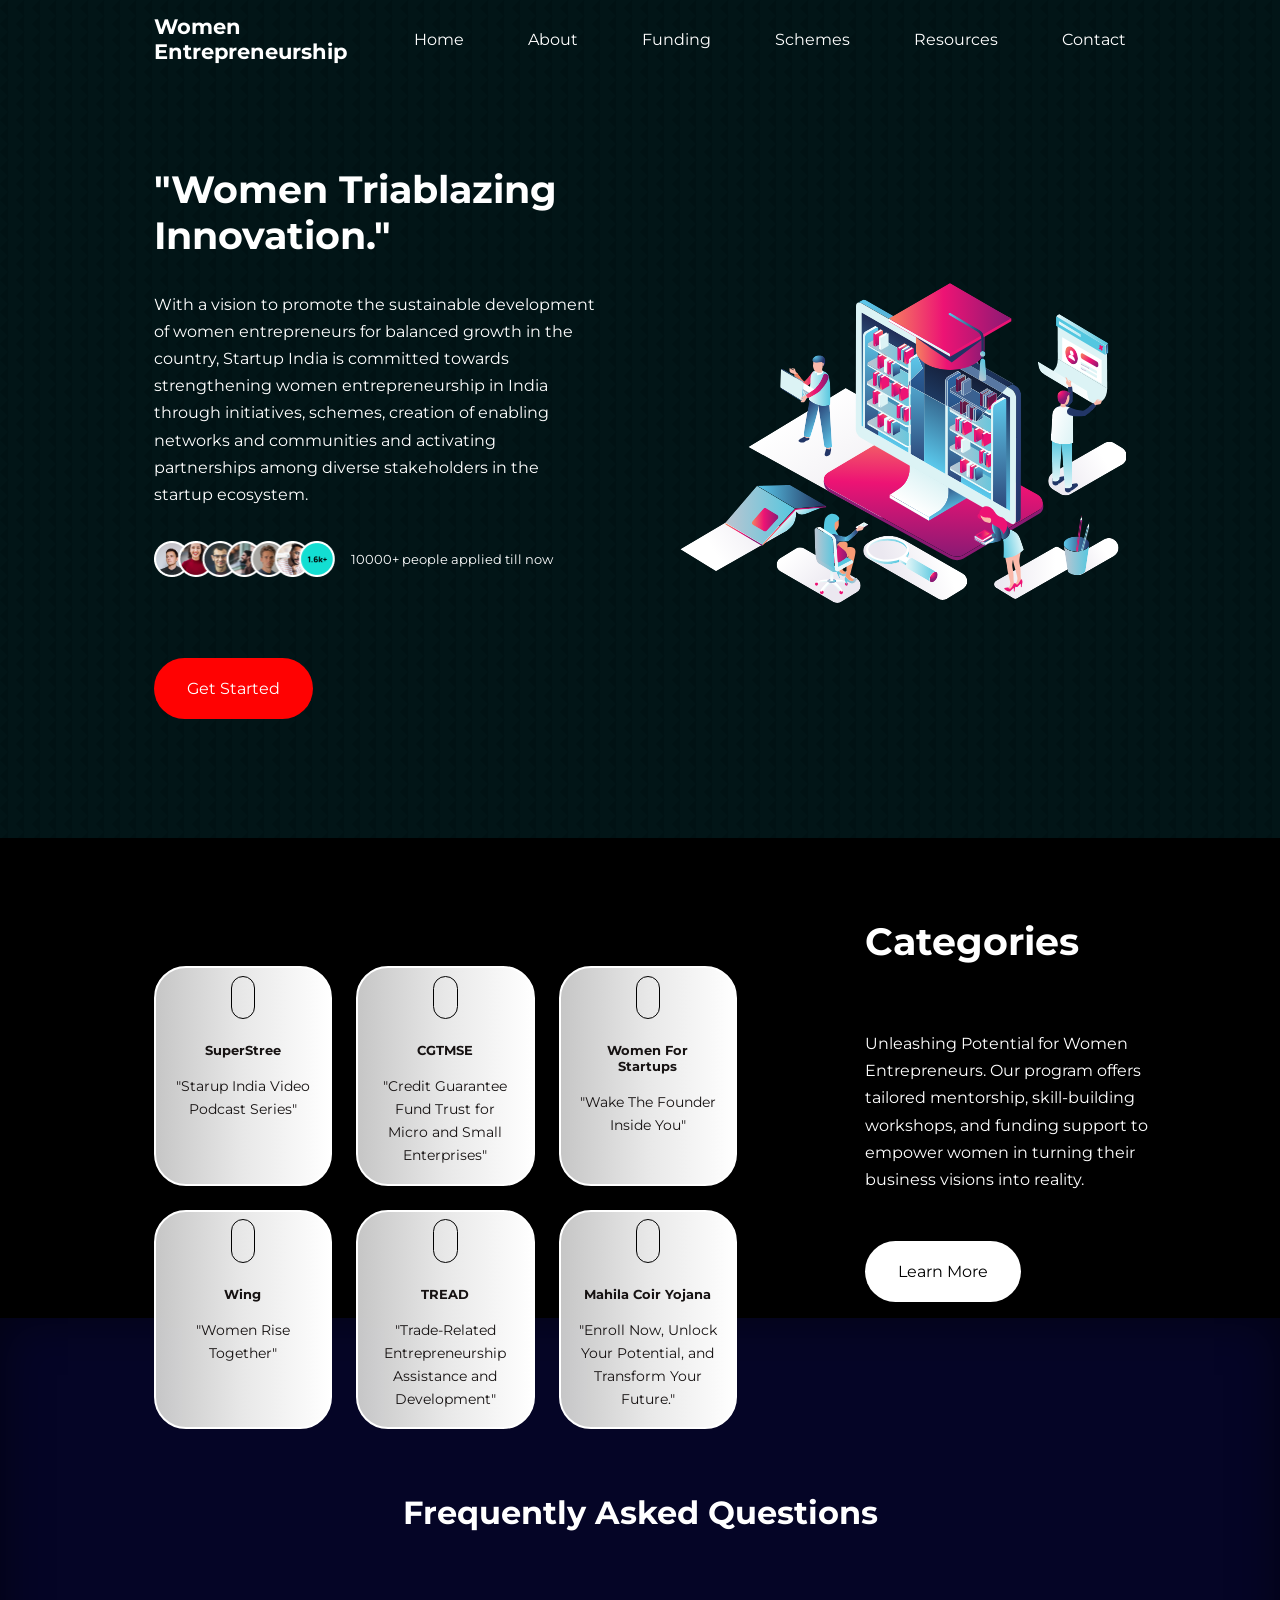
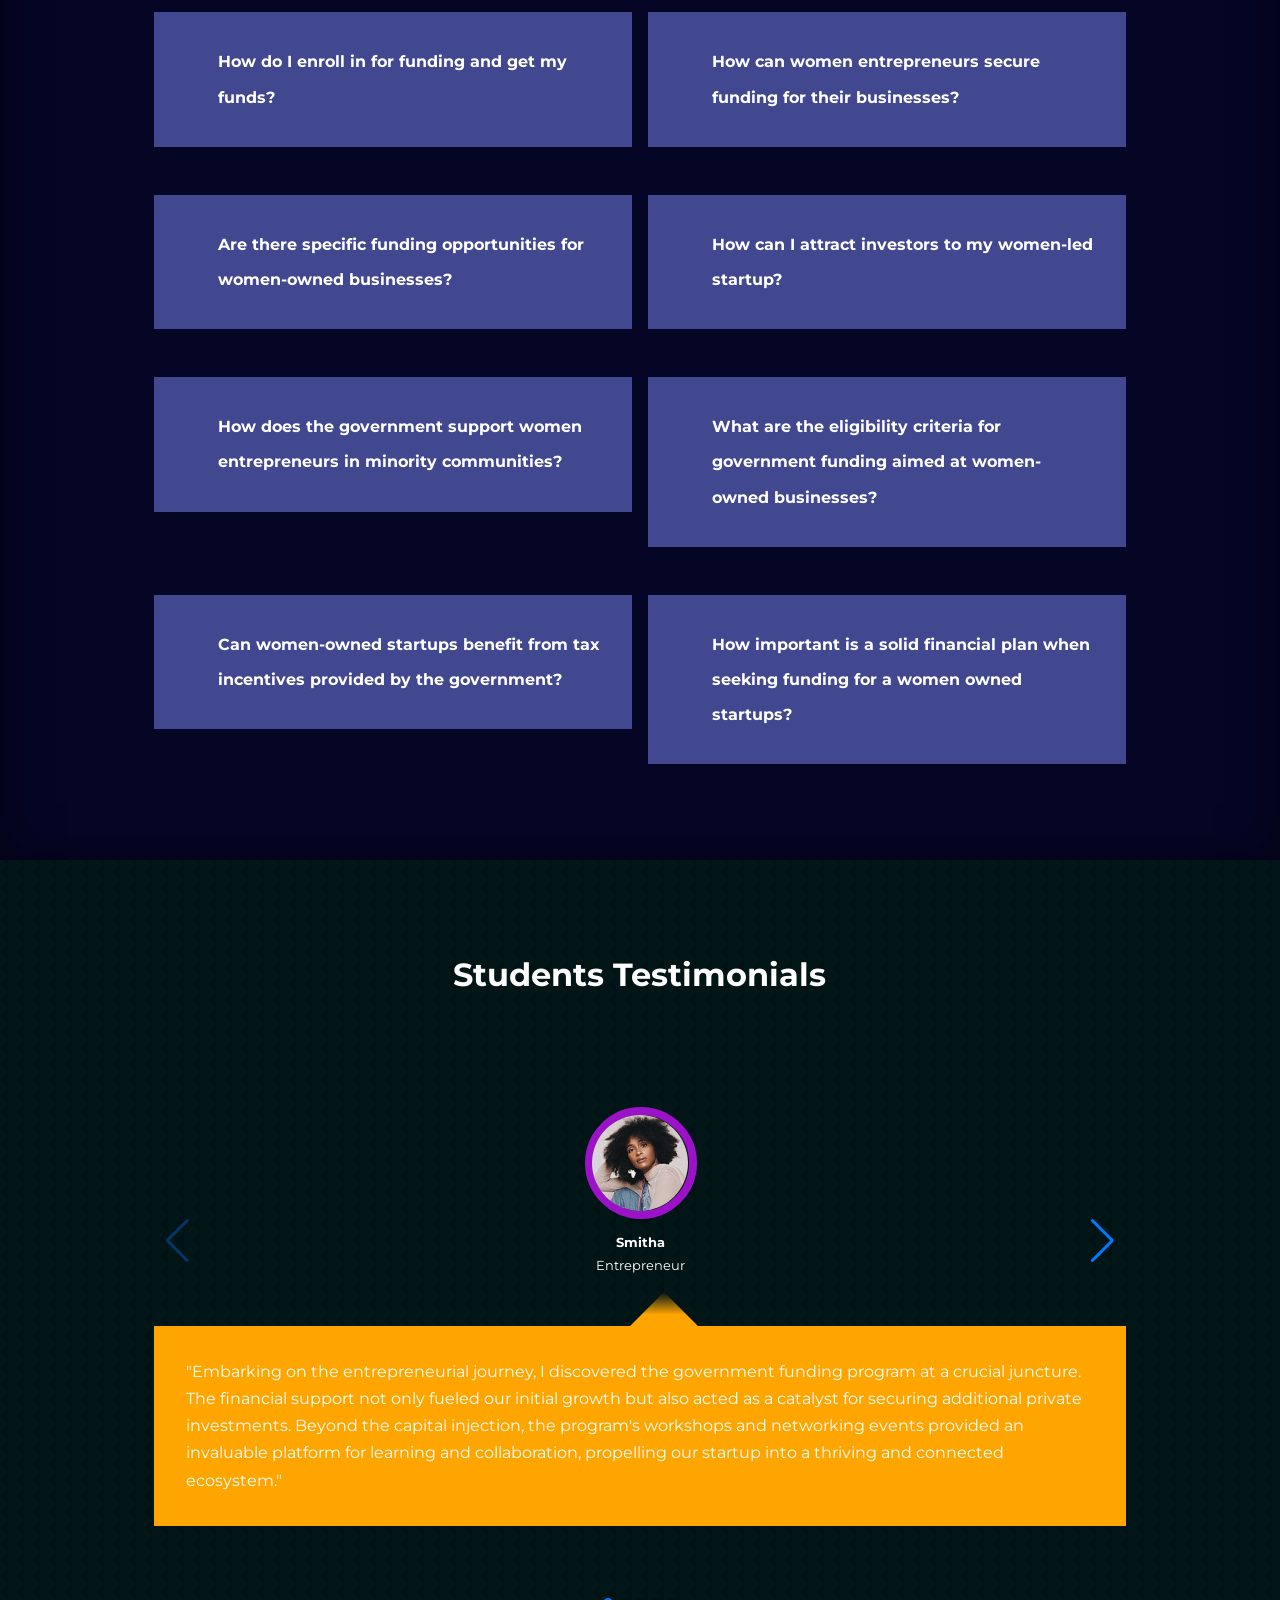
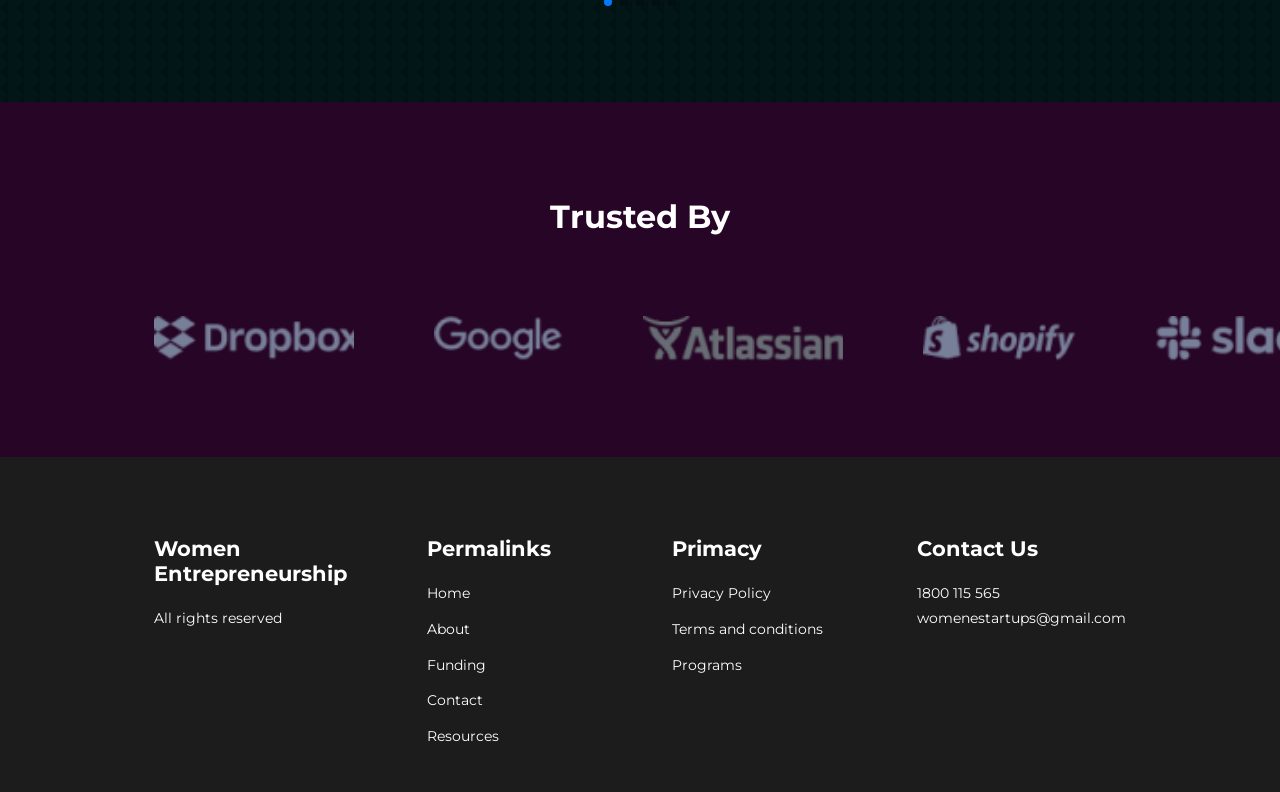
==== LearnScape/index.html @ 10efad9d "Add files via upload" ====
<!DOCTYPE html>
<html lang="en">
<head>
    <meta charset="UTF-8">
    <meta name="viewport" content="width=device-width, initial-scale=1.0">
    <title>Women Entrepreneurship</title>
    <link rel="stylesheet" href="index.css">
    <script src="main.js"></script>

        <!--FAV ICONS-->
        <link rel="stylesheet" href="https://unicons.iconscout.com/release/v4.0.8/css/line.css">

        <!--GOOGLE FONTS (MONTESERRAT)-->
    <link rel="preconnect" href="https://fonts.googleapis.com">
    <link rel="preconnect" href="https://fonts.gstatic.com" crossorigin>
    <link href="https://fonts.googleapis.com/css2?family=Montserrat:wght@300;400;500;600;700;800;900&display=swap" rel="stylesheet">

        <!--    SWIPER JS    -->
    <link rel="stylesheet" href="https://cdn.jsdelivr.net/npm/swiper@10/swiper-bundle.min.css"/>

    <style>
        body{
            background-image: url("images/bg-texture.png");
        }
    </style>

</head>
<body>
                            <!--   NAVBAR    -->
    <nav>
        <div class="container nav__container">
            <a href="index.html"><h4>Women Entrepreneurship</h4></a>
            <ul class="nav__menu">
                <li><a href="index.html">Home</a></li>
                <li><a href="about.html">About</a></li>
                <li><a href="courses.html">Funding</a></li>
                <li><a href="contact.html">Schemes</a></li>
                <li><a href="login.html">Resources</a></li>
                <li><a href="login.html">Contact</a></li>
                
                
            </ul>    
        </div>
    </nav>

                               <!--   HEADER   -->
    <header>
        <div class="container header__container">
            <div class="header__left">
                <h1>"Women Triablazing  Innovation."</h1>
                <p>With a vision to promote the sustainable development of women entrepreneurs for balanced growth in the country, Startup India is committed towards strengthening women entrepreneurship in India through initiatives, schemes, creation of enabling networks and communities and activating partnerships among diverse stakeholders in the startup ecosystem.</p>
                <div class="header__left-people">               
                    <img src="./images/people.png">
                    <small>10000+ people applied till now</small>
                </div>
                <a href="login.html" class="btn btn-primary">Get Started</a>
            </div>

            <div class="header__right">
                <div class="header__right-img">
                    <img src="./images/header.svg">
                </div>
            </div>
        </div>
    </header>

                                <!--  CATEGORIES  -->
    <section class="categories">
        <div class="container categories__container">
            <div class="categories__left">
                <article class="category">
                    <span class="category__icon"><i class="uil uil-arrow-growth"></i></span>
                    <h5>SuperStree</h5>
                    <p>"Starup India Video Podcast Series"</p>

                </article>
                <article class="category">
                    <span class="category__icon"><i class="uil uil-desktop-cloud-alt"></i></span>
                    <h5>CGTMSE</h5>
                    <p>"Credit Guarantee Fund Trust for Micro and Small Enterprises"</p>

                </article>
                <article class="category">
                    <span class="category__icon"><i class="uil uil-heart-medical"></i></span>
                    <h5>Women For Startups</h5>                  
                    <p>"Wake The Founder Inside You"</p>

                </article>
                <article class="category">
                    <span class="category__icon"><i class="uil uil-palette"></i></span>
                    <h5>Wing</h5>
                    <p>"Women Rise Together"</p>

                </article>
                <article class="category">
                    <span class="category__icon"><i class="uil uil-presentation-play"></i></span>
                    <h5>TREAD</h5>
                    <p>"Trade-Related Entrepreneurship Assistance and Development"</p>

                </article>
                <article class="category">
                    <span class="category__icon"><i class="uil uil-music"></i></span>
                    <h5>Mahila Coir Yojana</h5>
                    <p>"Enroll Now, Unlock Your Potential, and Transform Your Future."</p>

                </article>
            </div>
            <div class="categories__right">
                <h1>Categories</h1>
                <p>                    Unleashing Potential for Women Entrepreneurs. Our program offers tailored mentorship, skill-building workshops, and funding support to empower women in turning their business visions into reality.
                </p>
                <a href="courses.html" class="btn">Learn More</a>
            </div>
        </div>
    </section>

                                <!--   FAQS   -->

   <section class="faqs">
        <h2>Frequently Asked Questions</h2>
        <div class="container faqs__container">
            <article class="faq">
                <div class="faq__icon"><i class="uil uil-plus"></i></div>
                <div class="question__answer">
                    <h4>How do I enroll in for funding and get my funds?</h4>
                    <p>To enroll in for funding, simply visit our website, browse the course catalog, and click on the "Register" button. Follow the prompts to complete the process.</p>
                </div>
            </article>

            <article class="faq">
                <div class="faq__icon"><i class="uil uil-plus"></i></div>
                <div class="question__answer">
                    <h4> How can women entrepreneurs secure funding for their businesses?</h4>
                    <p>Explore diverse funding options such as grants, angel investors, and crowdfunding. Develop a solid business plan to showcase your vision and potential.</p>
                </div>
            </article>

            <article class="faq">
                <div class="faq__icon"><i class="uil uil-plus"></i></div>
                <div class="question__answer">
                    <h4>Are there specific funding opportunities for women-owned businesses?
                    </h4>
                    <p> Yes, seek out women-focused grants, loans, and programs provided by Government supporting female entrepreneurs.</p>
                </div>
            </article>

            <article class="faq">
                <div class="faq__icon"><i class="uil uil-plus"></i></div>
                <div class="question__answer">
                    <h4>How can I attract investors to my women-led startup?</h4>
                    <p>Emphasize your unique value proposition, showcase a strong track record, and demonstrate the market demand for your product or service</p>
                </div>
            </article>

            <article class="faq">
                <div class="faq__icon"><i class="uil uil-plus"></i></div>
                <div class="question__answer">
                    <h4>How does the government support women entrepreneurs in minority communities?</h4>
                    <p>Government agencies often prioritize diversity. Explore programs like the Minority Business Development Agency (MBDA) for resources tailored to women entrepreneurs in minority communities.</p>
                </div>
            </article>

            <article class="faq">
                <div class="faq__icon"><i class="uil uil-plus"></i></div>
                <div class="question__answer">
                    <h4>What are the eligibility criteria for government funding aimed at women-owned businesses?</h4>
                    <p>Eligibility varies, but common criteria include business size, ownership percentage by women, and adherence to specific industry classifications.</p>
                </div>
            </article>

            <article class="faq">
                <div class="faq__icon"><i class="uil uil-plus"></i></div>
                <div class="question__answer">
                    <h4> Can women-owned startups benefit from tax incentives provided by the government?</h4>
                    <p>Yes, our courses often include discussion forums or dedicated communication channels where you can interact with instructors and fellow students. This fosters collaboration, allows for questions and answers, and creates a supportive learning community.</p>
                </div>
            </article>

            <article class="faq">
                <div class="faq__icon"><i class="uil uil-plus"></i></div>
                <div class="question__answer">
                    <h4>How important is a solid financial plan when seeking funding for a women owned startups?</h4>
                    <p> Explore tax incentives for small businesses, such as the Work Opportunity Tax Credit, which may offer benefits for hiring certain employees.</p>
                </div>
            </article>    
        </div>
    </section>  

    <script>
            window.addEventListener("DOMContentLoaded", function() {
            var faqItems = document.querySelectorAll(".faq");

            faqItems.forEach(function(item) {
                var faqIcon = item.querySelector(".faq__icon i");

                item.addEventListener("click", function() {
                    this.classList.toggle("open");
                    faqIcon.classList.toggle("uil-plus");
                    faqIcon.classList.toggle("uil-minus");
                });
            });
        });    </script>


    


                                        <!--        TESTIMONIAL        -->
        <section class="container testimonials__container mySwiper">
            <h2>
                Students Testimonials
            </h2>
            <div class="swiper-wrapper">
                <article class="testimonial swiper-slide">
                    <div class="avatar">
                        <img src="./images/avatar1.jpg">
                    </div>
                    <div class="testimonial__info">
                        <h5>Smitha</h5>
                        <small>Entrepreneur</small>
                    </div>
                    <div class="testimonial__body">
                        <p>
                            "Embarking on the entrepreneurial journey, I discovered the government funding program at a crucial juncture. The financial support not only fueled our initial growth but also acted as a catalyst for securing additional private investments. Beyond the capital injection, the program's workshops and networking events provided an invaluable platform for learning and collaboration, propelling our startup into a thriving and connected ecosystem."
                        </p>
                    </div>
                </article>
                
                <article class="testimonial swiper-slide">
                    <div class="avatar">
                        <img src="./images/avatar4.jpg">
                    </div>
                    <div class="testimonial__info">
                        <h5>Nilopher</h5>
                        <small>Entrepreneur</small>
                    </div>
                    <div class="testimonial__body">
                        <p>
                            "As a woman entrepreneur, accessing government funding brought a sense of empowerment and recognition. The tailored support for women-owned businesses not only addressed the gender gap in entrepreneurship but also served as a testament to the government's commitment to diversity. This initiative not only provided financial backing but also created a supportive community, fostering mentorship and collaboration among women entrepreneurs navigating similar challenges in the business landscape."
                        </p>
                    </div>
                </article>
                <article class="testimonial swiper-slide">
                    <div class="avatar">
                        <img src="./images/avatar5.jpg">
                    </div>
                    <div class="testimonial__info">
                        <h5>Madhumitha</h5>
                        <small>Entrepreneur</small>
                    </div>
                    <div class="testimonial__body">
                        <p>
                            "While the government funding program undoubtedly offered a lifeline for our small business, I cannot overlook the bureaucratic hurdles involved in the application process. The extensive paperwork and stringent criteria made it a challenging endeavor, demanding significant time and effort. Despite these obstacles, the program's impact on our business's sustainability cannot be overstated, highlighting the need for a more streamlined and accessible approach in future iterations.""
                        </p>
                    </div>
                </article>
                <article class="testimonial swiper-slide">
                    <div class="avatar">
                        <img src="./images/avatar6.jpg">
                    </div>
                    <div class="testimonial__info">
                        <h5>Ana de armas</h5>
                        <small>Entrepreneur</small>
                    </div>
                    <div class="testimonial__body">
                        <p>
                            "The government-backed loan program became a lifeline during a critical phase of our startup. The low-interest rates and flexible repayment terms allowed us to navigate market uncertainties and establish a solid foundation. Beyond the financial assistance, the program's emphasis on capacity-building through training sessions and workshops equipped our team with the skills needed to navigate the competitive business landscape, ensuring long-term sustainability and growth."
                        </p>
                    </div>
                </article>
                <article class="testimonial swiper-slide">
                    <div class="avatar">
                        <img src="./images/avatar7.jpg">
                    </div>
                    <div class="testimonial__info">
                        <h5>Sahana</h5>
                        <small>Entrepreneur</small>
                    </div>
                    <div class="testimonial__body">
                        <p>
                            "Participating in the government funding program for women in STEM was a transformative experience. The recognition and financial support not only fueled our tech startup but also highlighted the importance of gender diversity in the innovation sector. The grant not only supported our research and development efforts but also opened doors to collaborations and partnerships, amplifying our impact within the tech community. This initiative serves as a beacon, encouraging more women to pursue and excel in STEM entrepreneurship."
                        </p>
                    </div>
                </article>
            </div>
            <div class="swiper-button-next"></div>
            <div class="swiper-button-prev"></div>
            <div class="swiper-pagination"></div>    
        </section>

      <!-- Swiper JS -->
    <script src="https://cdn.jsdelivr.net/npm/swiper@10/swiper-bundle.min.js"></script>
    <script src="./main.js"></script>

    <!-- Initialize Swiper -->
    <script>
        var swiper = new Swiper(".mySwiper", {
          spaceBetween: 30,
          hashNavigation: {
            watchState: true,
          },
          pagination: {
            el: ".swiper-pagination",
            clickable: true,
          },
          navigation: {
            nextEl: ".swiper-button-next",
            prevEl: ".swiper-button-prev",
          },
        });
      </script>
    
                                <!--    TRUSTED BY    ---->

    <section class="trust">
        <div class=" container trust__container">
            <h2>Trusted By</h2>
            <div class="trust__image">
                <img src="./images/dropbox.png">
                <img src="./images/google.png">
                <img src="./images/atlassian.png">
                <img src="./images/shopify.png">
                <img src="./images/slack.png">
            </div>
        </div>
    </section>

                                <!--    FOOTER     -->

    <footer class="footer">
        <div class="container footer__container">
            <div class="footer__1">
                <a href="index.html" class="footer__logo"><h4>Women Entrepreneurship</h4></a>
                <p>All rights reserved</p>
            </div>
            <div class="footer__2">
                <h4>Permalinks</h4>
                <ul class="permalinks">
                    <li><a href="index.html">Home</a></li>
                    <li><a href="about.html">About</a></li>
                    <li><a href="courses.html">Funding</a></li>
                    <li><a href="contact.html">Contact</a></li>
                    <li><a href="login.html">Resources</a></li>
                </ul>
            </div>
            <div class="footer__3">
                <h4>Primacy</h4>
                <ul class="privacy">
                    <li><a href="#">Privacy Policy</a></li>
                    <li><a href="#">Terms and conditions</a></li>
                    <li><a href="#">Programs</a></li>
                </ul>           
            </div>
            <div class="footer__4">
                <h4>Contact Us</h4>
                <p>1800 115 565</p>
                <p>womenestartups@gmail.com</p>
                <ul class="footer__socials">
                    <li><a href="#"><i class="uil uil-facebook-f"></i></a></li>
                    <li><a href="#"><i class="uil uil-instagram-alt"></i></a></li>
                    <li><a href="#"><i class="uil uil-twitter"></i></a></li>
                    <li><a href="#"><i class="uil uil-linkedin"></i></a></li>
                </ul>
            </div>
        </div>
    </footer>

</body>
</html>
---- LearnScape/index.css ----
*{
    margin: 0;
    padding: 0;
    border: 0;
    box-sizing: 0;
    list-style: none;
    outline: 0;
    text-decoration: none;
}

:root {
    --color-bg: linear-gradient(90deg, rgba(0, 0, 0, 1) 0%, rgba(2, 21, 23, 1) 50%, rgba(2, 43, 76, 1) 100%);
    --color-white: white;
    --color-orange: orange;
    --color-black: black;
    --color-btn: chartreuse;
    --color-red: rgb(255, 2, 2);
    --color-bg1: rgba(2, 21, 23, 1);
    --color-primary: linear-gradient(90deg, rgba(202, 202, 202, 0.98) 0%, rgba(232, 232, 232, 1) 50%, rgba(255, 255, 255, 1) 100%);
    --color-bg2: #1f2641;
    --color-sec: #424890;
    --color-bg3: #6c63ff;
    --color-green: #00bf8e;
    --color-yellow: #f7c94b;
    --color-lred: #f75842;


    


    --container-width-lg: 76%;
    --container-width-md: 90%;
    --container-width-sm: 94%;
    --transition: all 500ms ease;
}

body{
    font-family: 'Montserrat', sans-serif;
    line-height: 1.7;
    color: var(--color-white);
    background: var(--color-bg1);
}
.container{
    width: var(--container-width-lg);
    margin: 0 auto;
}

section{
    padding: 6rem 0;        /* 1rem = 16px */
}

h1, h2, h3, h4, h5{
    line-height: 1.2;
}

h1{
    font-size: 2.4rem;
}

h2{
    font-size: 2rem;
}

h3{
    font-size: 1.6rem;
}

h4{
    font-size: 1.3rem;
}

a{
    color: var(--color-white);
}

img{
    width: 100%;
    display: block;
    object-fit: cover;
}

.btn{
    display: inline-block;
    padding: 1rem 2rem;
    background: var(--color-white);
    color: var(--color-black);
    border: solid 1px transparent;
    border-radius: 40px;
    transition: var(--transition);
}

.btn:hover{
    background: transparent;
    border-color: var(--color-red);
    color: var(--color-btn);
}

.btn-primary{
    background-color: var(--color-red);
    color: var(--color-white);
}

/********* NAVBAR *************/
nav{
    background: transparent;
    width: 100vw;
    height: 5rem;
    top: 0;
    z-index: 11;
    position: fixed;
}

.nav__container{
    height: 100%;
    display: flex;
    justify-content: space-between;
    align-items: center;
}

.nav__menu{
    display: flex;
    align-items: center;
    gap: 4rem;
}

.nav__menu a{
    font-size: 1rem;
    transition: var(--transition);
}
.nav__menu a:hover{
    color: var(--color-orange)
}

.window-scroll{
    background: rgba(19, 18, 18, 0.9);
    box-shadow: 0 1rem 2rem rgba(0, 0, 0, 0.2);
}


/******************* HEADER *************************/
header{
    position: relative;
    height: 70vh;
    top: 8rem;
    margin-bottom: 13rem;
    overflow: hidden;
}

.header__container{
    display: grid;
    grid-template-columns: 1fr 1fr;
    align-items: center;
    gap: 5rem;
    height: 100%;
}

.header__left p{
    margin: 2rem 0 1.5rem;
}

.header__left-people{
    width: 100%;
    display: flex;
    justify-content: flex-start;
    align-items: center;
    margin-top: 2rem;
    gap: 1rem;
    margin-bottom: 5rem;
}

.header__left-people img{
    width: 181.79px;
    height: 38px;
}

/***************  CATEGORIES   *******************/
.categories{
    background: var(--color-black);
    height: 18rem;
}

.categories h1{
    line-height: 1rem;
    margin-bottom: 5rem;
}

.categories__container{
    display: grid;
    grid-template-columns: 60% 40%;
    gap: 8rem;
}

.categories__left{
    display: grid;
    grid-template-columns: repeat(3, 1fr);
    gap: 1.5rem;
    margin-top: 2rem;
}

.category{
    background: var(--color-primary);
    padding: 1rem;
    border-radius: 2rem;
    transition: var(--transition);
    color: rgb(22, 18, 18);
    border: 2px solid white;
    text-align: center;
}

.categories__right{
    margin-right: 4rem;
}

.categories__right p{
    margin: 1rem 0 3rem;
}

.category__icon{    
    border: 1px solid black;
    padding: 0.7rem;
    border-radius: 0.9rem;

}

.category h5{
    margin: 2rem 0 1rem;
}

.category p{
    font-size: 0.85rem;
}

.category:hover{
    scale: 1.1;
    box-shadow: 0, 3rem, 3rem var(--color-bg2);
}

/*********************  FAQ  **********************/
.faqs{
    background: rgb(5, 5, 38);
    box-shadow: inset 0 0 3rem rgba(0, 0, 0, 0.5);
}

.faqs h2{
    margin-top: 5rem;
    text-align: center;
    margin-bottom: 3rem;
}

.faq{
    padding: 2rem;
    display: flex;
    align-items: center;
    height: fit-content;
    gap: 2rem;
    background: var(--color-sec);
    cursor: pointer;
    margin-top: 2rem;
}

.faqs__container{
    display: grid;
    grid-template-columns: 1fr 1fr;
    gap: 1rem;
}

.faq h4{
    font-size: 1rem;
    line-height: 2.2;
}

.faq__icon{
    align-self: flex-start;
    font-size: 1.2 rem;
}

.faq p{
    margin: 0.8rem;
    display: none;
}


.faq.open p{
    display: block;
}


/********************   TESTIMONIALS  **************************/

.testimonials__container{
    overflow-x: hidden;
    position: relative;
    margin-bottom: 5rem;
}

.testimonials__container h2{
    text-align: center;
    margin-bottom: 5rem;
}

.testimonial{
    padding-top: 2rem;
}

.avatar{
    width: 6rem;
    height: 6rem;
    border-radius: 50%;
    overflow: hidden;
    margin: 0 auto 1rem;
    border: 0.5rem solid rgb(155, 18, 200);
}

.testimonial__info{
    text-align: center;
}

.testimonial__body{
    background: var(--color-orange);
    padding: 2rem;
    margin-top: 3rem;
    position: relative;
}

.testimonial__body::before{
    content: "";
    background: linear-gradient(135deg, transparent, var(--color-orange), var(--color-orange), var(--color-orange));
    display: block;
    width: 3rem;
    height: 3rem;
    position: absolute;
    left: 50%;
    top: -1.5rem;
    transform: rotate(45deg);
}

/******************  TRUSTED BY   *****************/
.trust{
    background: rgb(38, 5, 38);

}

.trust__container h2{
    text-align: center;
    margin-bottom: 5rem;
}

.trust__image{
    display: flex;
    justify-content: space-between;
    gap: 5rem;
}

.trust__image img{
    width: 200px;
    height: 45px;
}

/*******************  FOOTER    *****************/
footer{
    background: rgb(29, 28, 28);
    padding-top: 5rem;
    font-size: 0.9rem;
    padding-bottom: 2rem;
}

.footer__container{
    display: grid;
    grid-template-columns: repeat(4 ,1fr);
    gap: 5rem;
}

.footer__container > div h4{
    margin-bottom: 1.2rem;
}

.footer__1 p{
    margin: 0 0 2rem;
}

footer ul li{
    margin-bottom: 0.7rem;
}

footer ul li a:hover{
    text-decoration: underline;
}

.footer__socials{
    display: flex;
    gap: 1rem;
    font-size: 1.2rem;
    margin-top: 2rem;
}
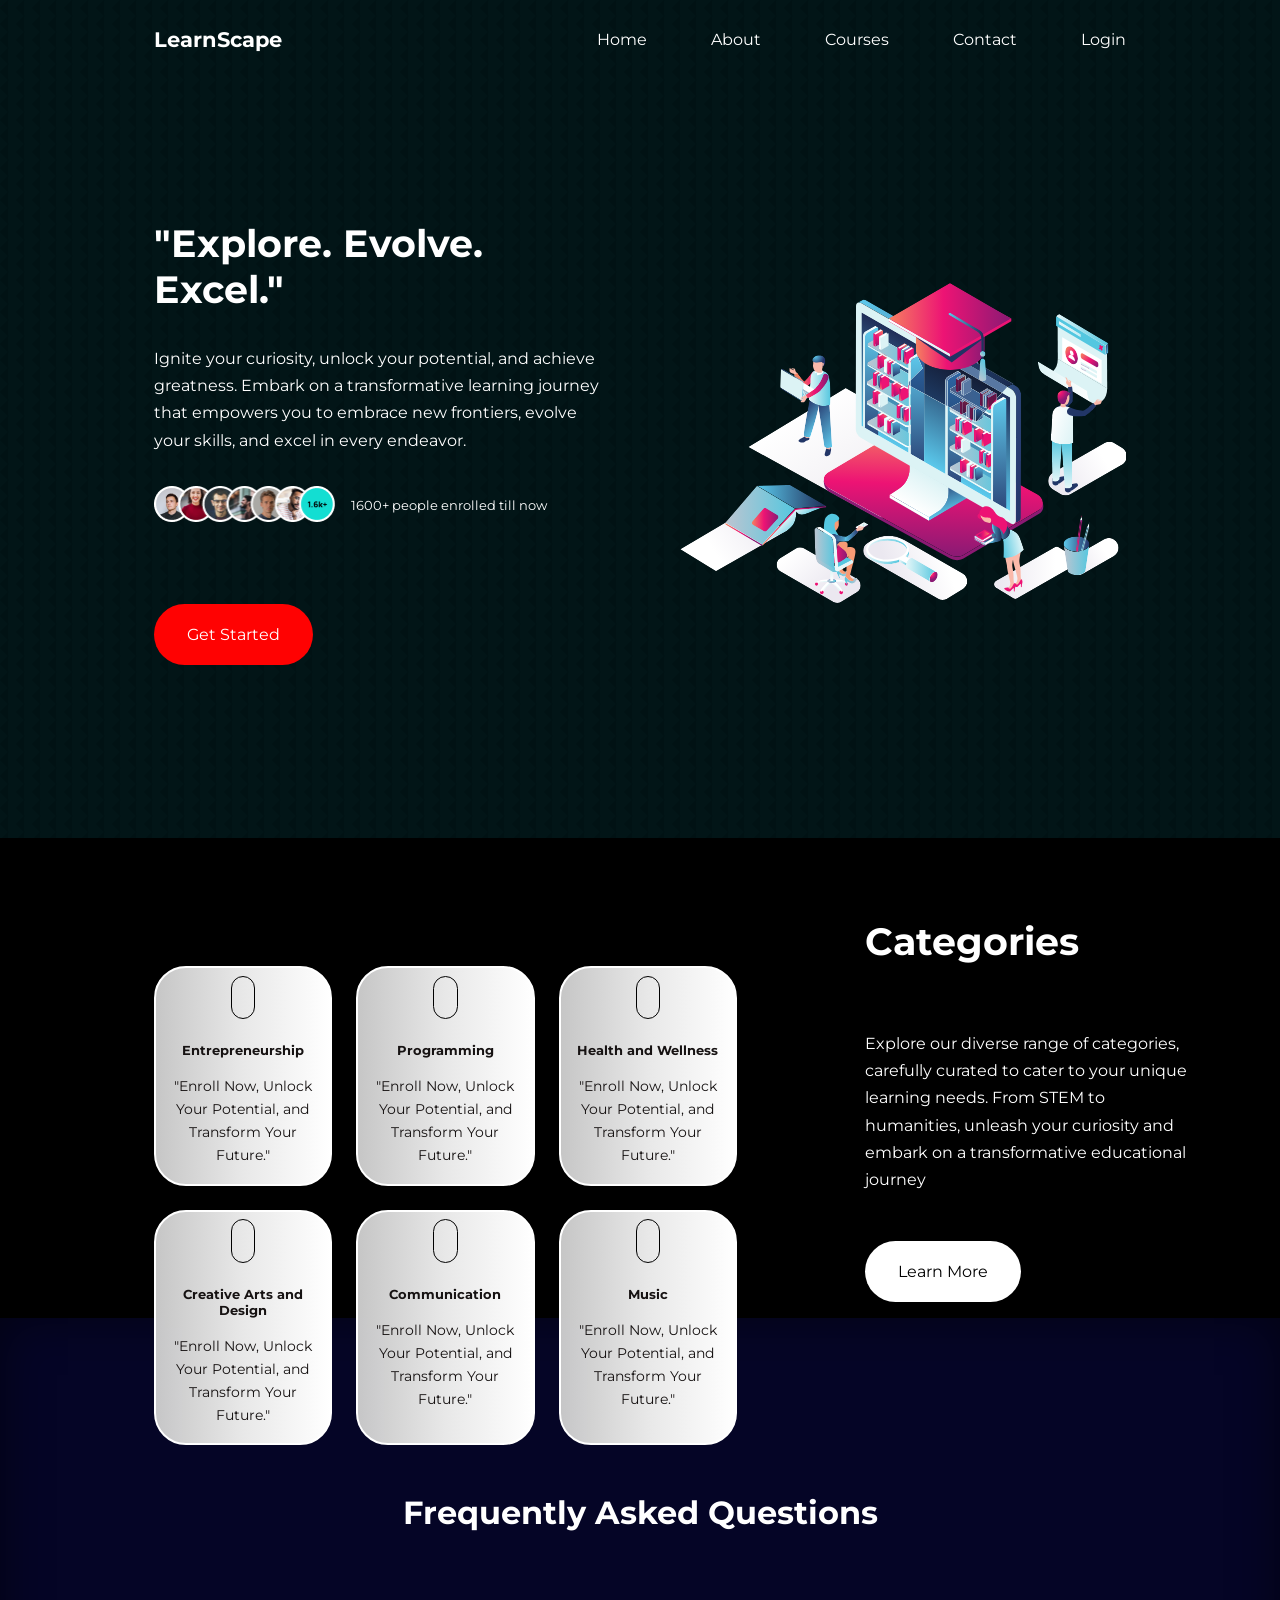
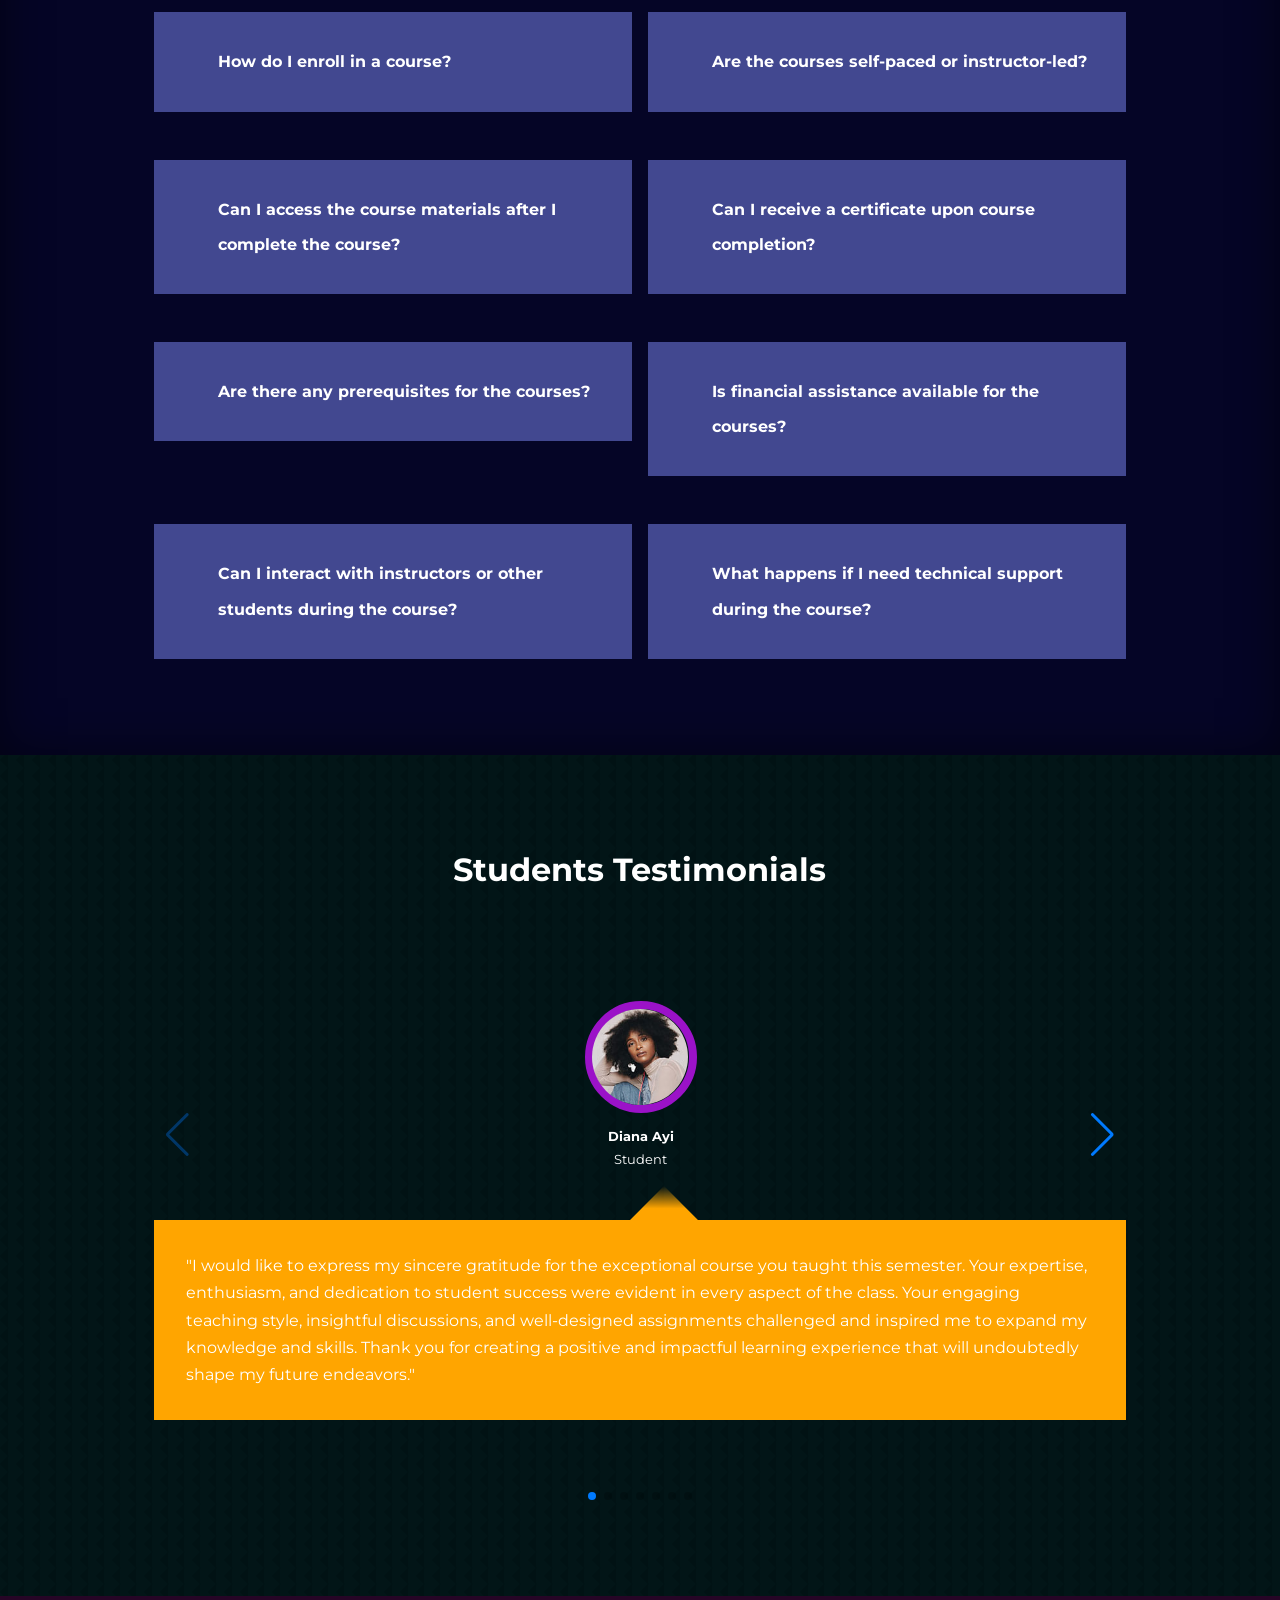
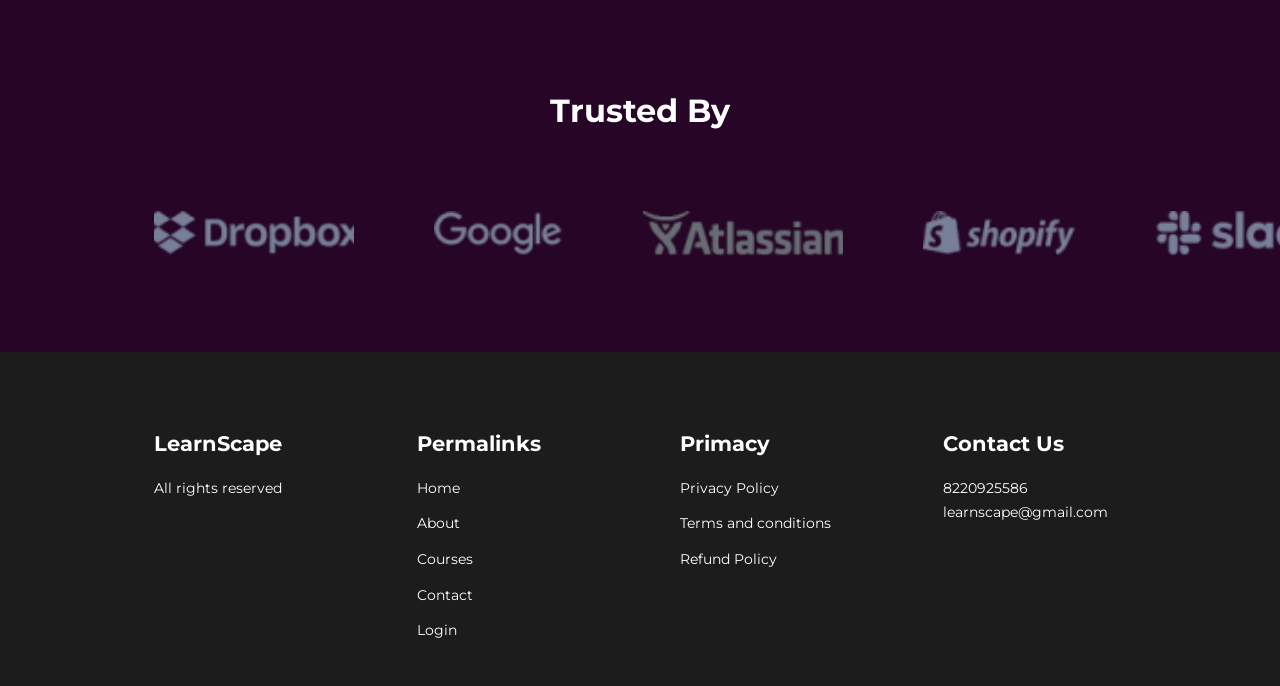
==== commit efefb009: "Add files via upload" ====
--- a/LearnScape/index.html
+++ b/LearnScape/index.html
@@ -3,7 +3,7 @@
 <head>
     <meta charset="UTF-8">
     <meta name="viewport" content="width=device-width, initial-scale=1.0">
-    <title>Women Entrepreneurship</title>
+    <title>LearnScape</title>
     <link rel="stylesheet" href="index.css">
     <script src="main.js"></script>
 
@@ -29,16 +29,13 @@
                             <!--   NAVBAR    -->
     <nav>
         <div class="container nav__container">
-            <a href="index.html"><h4>Women Entrepreneurship</h4></a>
+            <a href="index.html"><h4>LearnScape</h4></a>
             <ul class="nav__menu">
                 <li><a href="index.html">Home</a></li>
                 <li><a href="about.html">About</a></li>
-                <li><a href="courses.html">Funding</a></li>
-                <li><a href="contact.html">Schemes</a></li>
-                <li><a href="login.html">Resources</a></li>
-                <li><a href="login.html">Contact</a></li>
-                
-                
+                <li><a href="courses.html">Courses</a></li>
+                <li><a href="contact.html">Contact</a></li>
+                <li><a href="login.html">Login</a></li>
             </ul>    
         </div>
     </nav>
@@ -47,11 +44,13 @@
     <header>
         <div class="container header__container">
             <div class="header__left">
-                <h1>"Women Triablazing  Innovation."</h1>
-                <p>With a vision to promote the sustainable development of women entrepreneurs for balanced growth in the country, Startup India is committed towards strengthening women entrepreneurship in India through initiatives, schemes, creation of enabling networks and communities and activating partnerships among diverse stakeholders in the startup ecosystem.</p>
+                <h1>"Explore. Evolve. Excel."</h1>
+                <p>Ignite your curiosity, unlock your potential, and achieve greatness. Embark on a transformative 
+                    learning journey that empowers you to embrace new frontiers, evolve your skills, and excel 
+                    in every endeavor.</p>
                 <div class="header__left-people">               
                     <img src="./images/people.png">
-                    <small>10000+ people applied till now</small>
+                    <small>1600+ people enrolled till now</small>
                 </div>
                 <a href="login.html" class="btn btn-primary">Get Started</a>
             </div>
@@ -70,44 +69,44 @@
             <div class="categories__left">
                 <article class="category">
                     <span class="category__icon"><i class="uil uil-arrow-growth"></i></span>
-                    <h5>SuperStree</h5>
-                    <p>"Starup India Video Podcast Series"</p>
+                    <h5>Entrepreneurship</h5>
+                    <p>"Enroll Now, Unlock Your Potential, and Transform Your Future."</p>
 
                 </article>
                 <article class="category">
                     <span class="category__icon"><i class="uil uil-desktop-cloud-alt"></i></span>
-                    <h5>CGTMSE</h5>
-                    <p>"Credit Guarantee Fund Trust for Micro and Small Enterprises"</p>
+                    <h5>Programming</h5>
+                    <p>"Enroll Now, Unlock Your Potential, and Transform Your Future."</p>
 
                 </article>
                 <article class="category">
                     <span class="category__icon"><i class="uil uil-heart-medical"></i></span>
-                    <h5>Women For Startups</h5>                  
-                    <p>"Wake The Founder Inside You"</p>
+                    <h5>Health and Wellness</h5>                  
+                    <p>"Enroll Now, Unlock Your Potential, and Transform Your Future."</p>
 
                 </article>
                 <article class="category">
                     <span class="category__icon"><i class="uil uil-palette"></i></span>
-                    <h5>Wing</h5>
-                    <p>"Women Rise Together"</p>
+                    <h5>Creative Arts and Design</h5>
+                    <p>"Enroll Now, Unlock Your Potential, and Transform Your Future."</p>
 
                 </article>
                 <article class="category">
                     <span class="category__icon"><i class="uil uil-presentation-play"></i></span>
-                    <h5>TREAD</h5>
-                    <p>"Trade-Related Entrepreneurship Assistance and Development"</p>
+                    <h5>Communication</h5>
+                    <p>"Enroll Now, Unlock Your Potential, and Transform Your Future."</p>
 
                 </article>
                 <article class="category">
                     <span class="category__icon"><i class="uil uil-music"></i></span>
-                    <h5>Mahila Coir Yojana</h5>
+                    <h5>Music</h5>
                     <p>"Enroll Now, Unlock Your Potential, and Transform Your Future."</p>
 
                 </article>
             </div>
             <div class="categories__right">
                 <h1>Categories</h1>
-                <p>                    Unleashing Potential for Women Entrepreneurs. Our program offers tailored mentorship, skill-building workshops, and funding support to empower women in turning their business visions into reality.
+                <p>                    Explore our diverse range of categories, carefully curated to cater to your unique learning needs. From STEM to humanities, unleash your curiosity and embark on a transformative educational journey
                 </p>
                 <a href="courses.html" class="btn">Learn More</a>
             </div>
@@ -122,56 +121,56 @@
             <article class="faq">
                 <div class="faq__icon"><i class="uil uil-plus"></i></div>
                 <div class="question__answer">
-                    <h4>How do I enroll in for funding and get my funds?</h4>
-                    <p>To enroll in for funding, simply visit our website, browse the course catalog, and click on the "Register" button. Follow the prompts to complete the process.</p>
-                </div>
-            </article>
-
-            <article class="faq">
-                <div class="faq__icon"><i class="uil uil-plus"></i></div>
-                <div class="question__answer">
-                    <h4> How can women entrepreneurs secure funding for their businesses?</h4>
-                    <p>Explore diverse funding options such as grants, angel investors, and crowdfunding. Develop a solid business plan to showcase your vision and potential.</p>
-                </div>
-            </article>
-
-            <article class="faq">
-                <div class="faq__icon"><i class="uil uil-plus"></i></div>
-                <div class="question__answer">
-                    <h4>Are there specific funding opportunities for women-owned businesses?
+                    <h4>How do I enroll in a course?</h4>
+                    <p>To enroll in a course, simply visit our website, browse the course catalog, and click on the "Enroll" button for your chosen course. Follow the prompts to complete the enrollment process.</p>
+                </div>
+            </article>
+
+            <article class="faq">
+                <div class="faq__icon"><i class="uil uil-plus"></i></div>
+                <div class="question__answer">
+                    <h4>Are the courses self-paced or instructor-led?</h4>
+                    <p>We offer both self-paced and instructor-led courses to accommodate different learning preferences. You can choose the format that suits your needs during the course selection process</p>
+                </div>
+            </article>
+
+            <article class="faq">
+                <div class="faq__icon"><i class="uil uil-plus"></i></div>
+                <div class="question__answer">
+                    <h4>Can I access the course materials after I complete the course?
                     </h4>
-                    <p> Yes, seek out women-focused grants, loans, and programs provided by Government supporting female entrepreneurs.</p>
-                </div>
-            </article>
-
-            <article class="faq">
-                <div class="faq__icon"><i class="uil uil-plus"></i></div>
-                <div class="question__answer">
-                    <h4>How can I attract investors to my women-led startup?</h4>
-                    <p>Emphasize your unique value proposition, showcase a strong track record, and demonstrate the market demand for your product or service</p>
-                </div>
-            </article>
-
-            <article class="faq">
-                <div class="faq__icon"><i class="uil uil-plus"></i></div>
-                <div class="question__answer">
-                    <h4>How does the government support women entrepreneurs in minority communities?</h4>
-                    <p>Government agencies often prioritize diversity. Explore programs like the Minority Business Development Agency (MBDA) for resources tailored to women entrepreneurs in minority communities.</p>
-                </div>
-            </article>
-
-            <article class="faq">
-                <div class="faq__icon"><i class="uil uil-plus"></i></div>
-                <div class="question__answer">
-                    <h4>What are the eligibility criteria for government funding aimed at women-owned businesses?</h4>
-                    <p>Eligibility varies, but common criteria include business size, ownership percentage by women, and adherence to specific industry classifications.</p>
-                </div>
-            </article>
-
-            <article class="faq">
-                <div class="faq__icon"><i class="uil uil-plus"></i></div>
-                <div class="question__answer">
-                    <h4> Can women-owned startups benefit from tax incentives provided by the government?</h4>
+                    <p>Yes, once you enroll in a course, you will have lifetime access to the course materials. You can revisit the content at any time to review or refresh your knowledge.</p>
+                </div>
+            </article>
+
+            <article class="faq">
+                <div class="faq__icon"><i class="uil uil-plus"></i></div>
+                <div class="question__answer">
+                    <h4>Can I receive a certificate upon course completion?</h4>
+                    <p>Yes, upon successfully completing a course, you will receive a certificate of completion. The certificate can be downloaded from the course platform or emailed to you, depending on the specific process outlined for that course.</p>
+                </div>
+            </article>
+
+            <article class="faq">
+                <div class="faq__icon"><i class="uil uil-plus"></i></div>
+                <div class="question__answer">
+                    <h4>Are there any prerequisites for the courses?</h4>
+                    <p>Prerequisites vary depending on the course. Some courses may require prior knowledge or experience, while others are designed for beginners. The course description will provide information about any prerequisites.</p>
+                </div>
+            </article>
+
+            <article class="faq">
+                <div class="faq__icon"><i class="uil uil-plus"></i></div>
+                <div class="question__answer">
+                    <h4>Is financial assistance available for the courses?</h4>
+                    <p>We understand that financial constraints can be a barrier to learning. We offer various financial assistance options such as scholarships, installment plans, or discounts. Please check our website or contact our support team for more information.</p>
+                </div>
+            </article>
+
+            <article class="faq">
+                <div class="faq__icon"><i class="uil uil-plus"></i></div>
+                <div class="question__answer">
+                    <h4>Can I interact with instructors or other students during the course?</h4>
                     <p>Yes, our courses often include discussion forums or dedicated communication channels where you can interact with instructors and fellow students. This fosters collaboration, allows for questions and answers, and creates a supportive learning community.</p>
                 </div>
             </article>
@@ -179,8 +178,8 @@
             <article class="faq">
                 <div class="faq__icon"><i class="uil uil-plus"></i></div>
                 <div class="question__answer">
-                    <h4>How important is a solid financial plan when seeking funding for a women owned startups?</h4>
-                    <p> Explore tax incentives for small businesses, such as the Work Opportunity Tax Credit, which may offer benefits for hiring certain employees.</p>
+                    <h4>What happens if I need technical support during the course?</h4>
+                    <p>We provide technical support to ensure a smooth learning experience. If you encounter any technical issues or have trouble accessing course materials, you can reach out to our support team via email or through our platform, and they will assist you promptly.</p>
                 </div>
             </article>    
         </div>
@@ -216,27 +215,57 @@
                         <img src="./images/avatar1.jpg">
                     </div>
                     <div class="testimonial__info">
-                        <h5>Smitha</h5>
-                        <small>Entrepreneur</small>
-                    </div>
-                    <div class="testimonial__body">
-                        <p>
-                            "Embarking on the entrepreneurial journey, I discovered the government funding program at a crucial juncture. The financial support not only fueled our initial growth but also acted as a catalyst for securing additional private investments. Beyond the capital injection, the program's workshops and networking events provided an invaluable platform for learning and collaboration, propelling our startup into a thriving and connected ecosystem."
-                        </p>
-                    </div>
-                </article>
-                
+                        <h5>Diana Ayi</h5>
+                        <small>Student</small>
+                    </div>
+                    <div class="testimonial__body">
+                        <p>
+                            "I would like to express my sincere gratitude for the exceptional course you taught this semester. Your expertise, enthusiasm, and 
+                            dedication to student success were evident in every aspect of the class. Your engaging teaching style, insightful discussions, and 
+                            well-designed assignments challenged and inspired me to expand my knowledge and skills. Thank you for creating a positive and impactful 
+                            learning experience that will undoubtedly shape my future endeavors."
+                        </p>
+                    </div>
+                </article>
+                <article class="testimonial swiper-slide">
+                    <div class="avatar">
+                        <img src="./images/avatar2.jpg">
+                    </div>
+                    <div class="testimonial__info">
+                        <h5>DAurora Patel</h5>
+                        <small>Freelancer</small>
+                    </div>
+                    <div class="testimonial__body">
+                        <p>
+                            "I am incredibly grateful for the engaging and interactive lessons provided in this course. The instructor's enthusiasm and expertise truly brought the subject to life, making the learning experience enjoyable and captivating. The well-structured course materials and step-by-step explanations helped me grasp even the most complex concepts with ease, and I feel much more confident in my understanding of the subject matter."
+                        </p>
+                    </div>
+                </article>
+                <article class="testimonial swiper-slide">
+                    <div class="avatar">
+                        <img src="./images/avatar3.jpg">
+                    </div>
+                    <div class="testimonial__info">
+                        <h5>Caleb Sullivan</h5>
+                        <small>Youtuber</small>
+                    </div>
+                    <div class="testimonial__body">
+                        <p>
+                            "I can't speak highly enough about the instructor's knowledge and dedication. They went above and beyond to ensure that all our questions were answered, providing prompt and detailed responses that helped clarify any uncertainties. Their guidance and support throughout the course were invaluable, and I truly felt like I had a mentor to turn to whenever I needed assistance or further explanation."
+                        </p>
+                    </div>
+                </article>
                 <article class="testimonial swiper-slide">
                     <div class="avatar">
                         <img src="./images/avatar4.jpg">
                     </div>
                     <div class="testimonial__info">
-                        <h5>Nilopher</h5>
-                        <small>Entrepreneur</small>
-                    </div>
-                    <div class="testimonial__body">
-                        <p>
-                            "As a woman entrepreneur, accessing government funding brought a sense of empowerment and recognition. The tailored support for women-owned businesses not only addressed the gender gap in entrepreneurship but also served as a testament to the government's commitment to diversity. This initiative not only provided financial backing but also created a supportive community, fostering mentorship and collaboration among women entrepreneurs navigating similar challenges in the business landscape."
+                        <h5>DIsabella Nguyen</h5>
+                        <small>Athlete</small>
+                    </div>
+                    <div class="testimonial__body">
+                        <p>
+                            "One aspect that truly stood out in this course was the focus on practical application. The assignments and real-world examples allowed me to put theory into practice, reinforcing my understanding and helping me develop valuable hands-on skills. It was immensely rewarding to see how the concepts we learned could be applied in real-life scenarios, and it has significantly enhanced my confidence in applying these skills beyond the course."
                         </p>
                     </div>
                 </article>
@@ -245,12 +274,12 @@
                         <img src="./images/avatar5.jpg">
                     </div>
                     <div class="testimonial__info">
-                        <h5>Madhumitha</h5>
-                        <small>Entrepreneur</small>
-                    </div>
-                    <div class="testimonial__body">
-                        <p>
-                            "While the government funding program undoubtedly offered a lifeline for our small business, I cannot overlook the bureaucratic hurdles involved in the application process. The extensive paperwork and stringent criteria made it a challenging endeavor, demanding significant time and effort. Despite these obstacles, the program's impact on our business's sustainability cannot be overstated, highlighting the need for a more streamlined and accessible approach in future iterations.""
+                        <h5>Elijah Carter</h5>
+                        <small>Web Developer</small>
+                    </div>
+                    <div class="testimonial__body">
+                        <p>
+                            "The user-friendly online platform made learning convenient and accessible. I appreciated being able to access course materials anytime, anywhere, which accommodated my busy schedule. The organization and presentation of the content were clear and logical, making it easy to navigate through the lessons and track my progress. The seamless learning experience facilitated by the platform truly added to the overall value of the course."
                         </p>
                     </div>
                 </article>
@@ -259,12 +288,12 @@
                         <img src="./images/avatar6.jpg">
                     </div>
                     <div class="testimonial__info">
-                        <h5>Ana de armas</h5>
-                        <small>Entrepreneur</small>
-                    </div>
-                    <div class="testimonial__body">
-                        <p>
-                            "The government-backed loan program became a lifeline during a critical phase of our startup. The low-interest rates and flexible repayment terms allowed us to navigate market uncertainties and establish a solid foundation. Beyond the financial assistance, the program's emphasis on capacity-building through training sessions and workshops equipped our team with the skills needed to navigate the competitive business landscape, ensuring long-term sustainability and growth."
+                        <h5>Sophia Ali</h5>
+                        <small>Artist</small>
+                    </div>
+                    <div class="testimonial__body">
+                        <p>
+                            "One of the highlights of this course was the sense of community it fostered. Collaborating with other students through discussion forums and group projects allowed for diverse perspectives and enriched the learning process. It was inspiring to engage in thoughtful discussions, share ideas, and learn from fellow learners. The supportive environment created by the instructor and the community made the entire learning journey even more enjoyable and rewarding."
                         </p>
                     </div>
                 </article>
@@ -273,12 +302,12 @@
                         <img src="./images/avatar7.jpg">
                     </div>
                     <div class="testimonial__info">
-                        <h5>Sahana</h5>
-                        <small>Entrepreneur</small>
-                    </div>
-                    <div class="testimonial__body">
-                        <p>
-                            "Participating in the government funding program for women in STEM was a transformative experience. The recognition and financial support not only fueled our tech startup but also highlighted the importance of gender diversity in the innovation sector. The grant not only supported our research and development efforts but also opened doors to collaborations and partnerships, amplifying our impact within the tech community. This initiative serves as a beacon, encouraging more women to pursue and excel in STEM entrepreneurship."
+                        <h5>Lucas Thompsong</h5>
+                        <small>Student</small>
+                    </div>
+                    <div class="testimonial__body">
+                        <p>
+                            "Completing this course has significantly boosted my confidence and competence in the subject. The comprehensive coverage of topics, along with the in-depth explanations, gave me a solid foundation that I can build upon. I appreciated the instructor's commitment to ensuring a thorough understanding of each concept before moving forward. The course surpassed my expectations and has equipped me with valuable knowledge and skills that will undoubtedly benefit me in my future endeavors."
                         </p>
                     </div>
                 </article>
@@ -330,7 +359,7 @@
     <footer class="footer">
         <div class="container footer__container">
             <div class="footer__1">
-                <a href="index.html" class="footer__logo"><h4>Women Entrepreneurship</h4></a>
+                <a href="index.html" class="footer__logo"><h4>LearnScape</h4></a>
                 <p>All rights reserved</p>
             </div>
             <div class="footer__2">
@@ -338,9 +367,9 @@
                 <ul class="permalinks">
                     <li><a href="index.html">Home</a></li>
                     <li><a href="about.html">About</a></li>
-                    <li><a href="courses.html">Funding</a></li>
+                    <li><a href="courses.html">Courses</a></li>
                     <li><a href="contact.html">Contact</a></li>
-                    <li><a href="login.html">Resources</a></li>
+                    <li><a href="login.html">Login</a></li>
                 </ul>
             </div>
             <div class="footer__3">
@@ -348,13 +377,13 @@
                 <ul class="privacy">
                     <li><a href="#">Privacy Policy</a></li>
                     <li><a href="#">Terms and conditions</a></li>
-                    <li><a href="#">Programs</a></li>
+                    <li><a href="#">Refund Policy</a></li>
                 </ul>           
             </div>
             <div class="footer__4">
                 <h4>Contact Us</h4>
-                <p>1800 115 565</p>
-                <p>womenestartups@gmail.com</p>
+                <p>8220925586</p>
+                <p>learnscape@gmail.com</p>
                 <ul class="footer__socials">
                     <li><a href="#"><i class="uil uil-facebook-f"></i></a></li>
                     <li><a href="#"><i class="uil uil-instagram-alt"></i></a></li>
